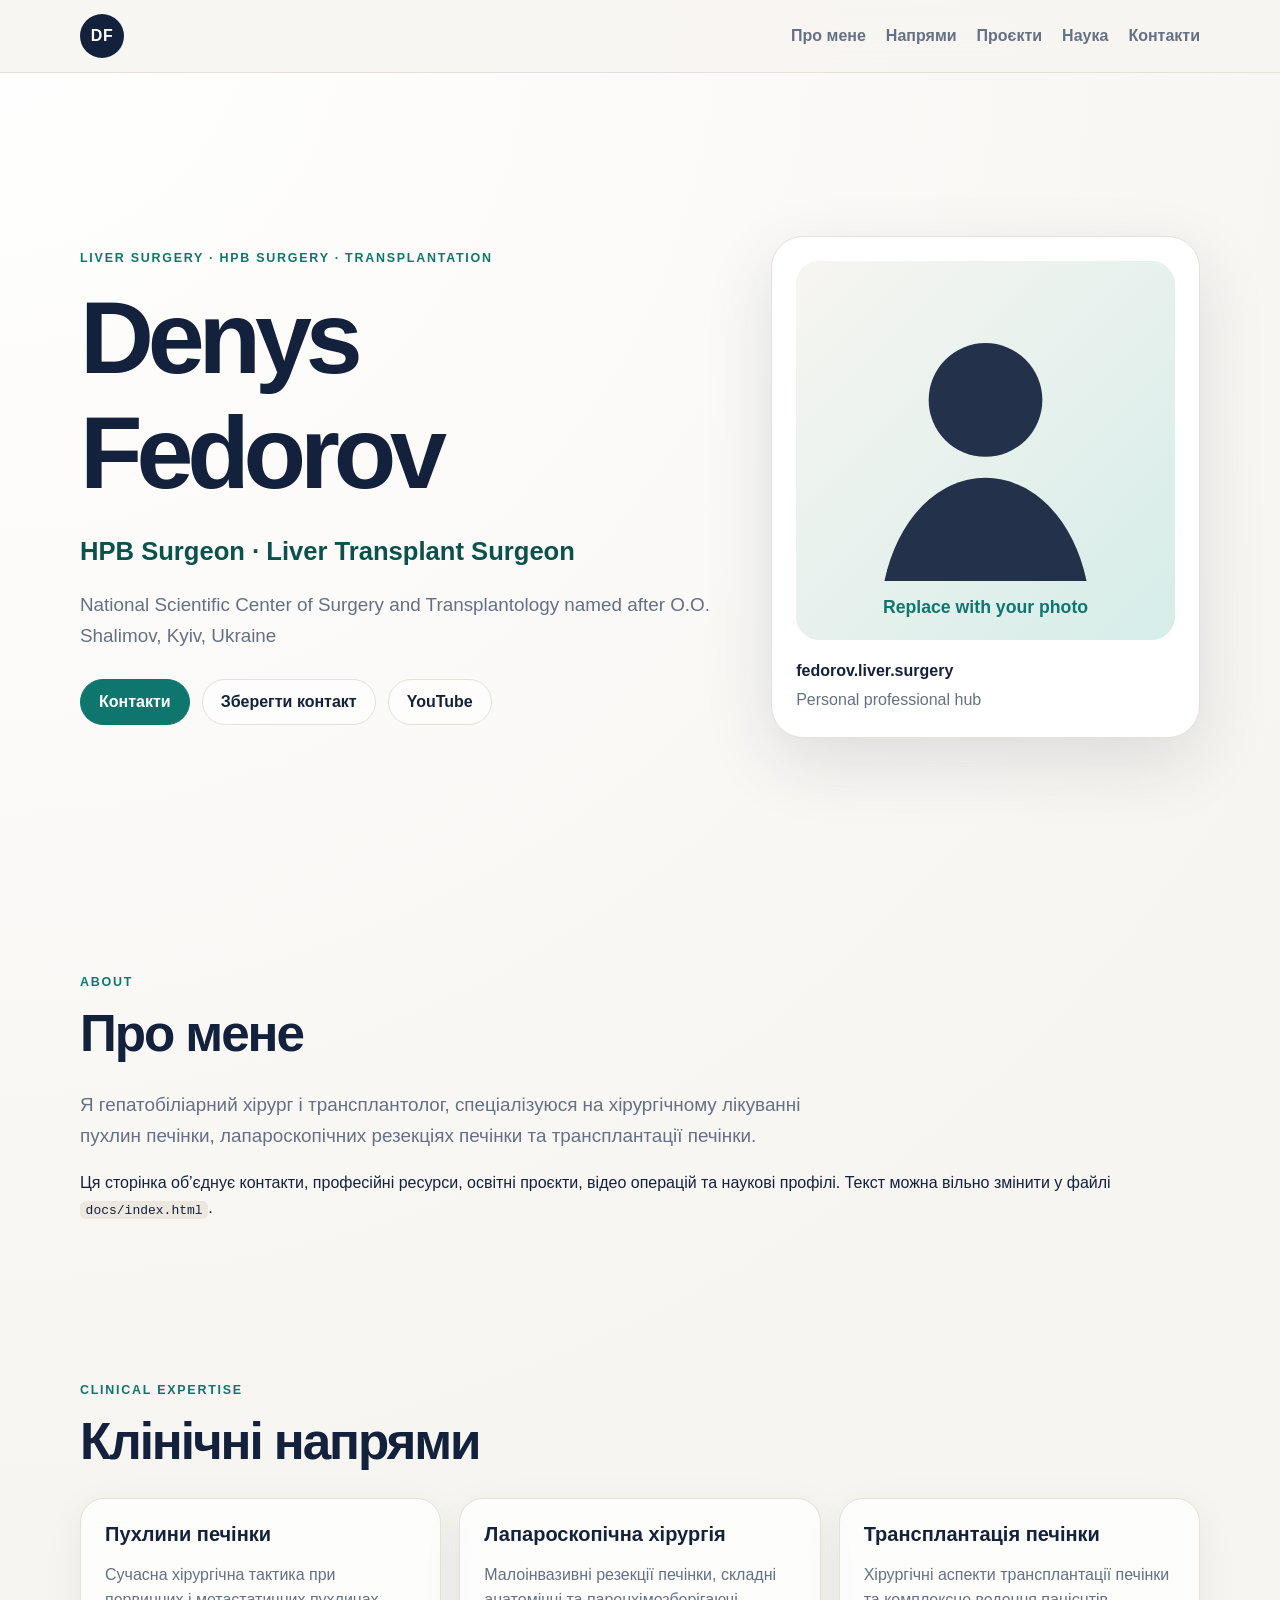
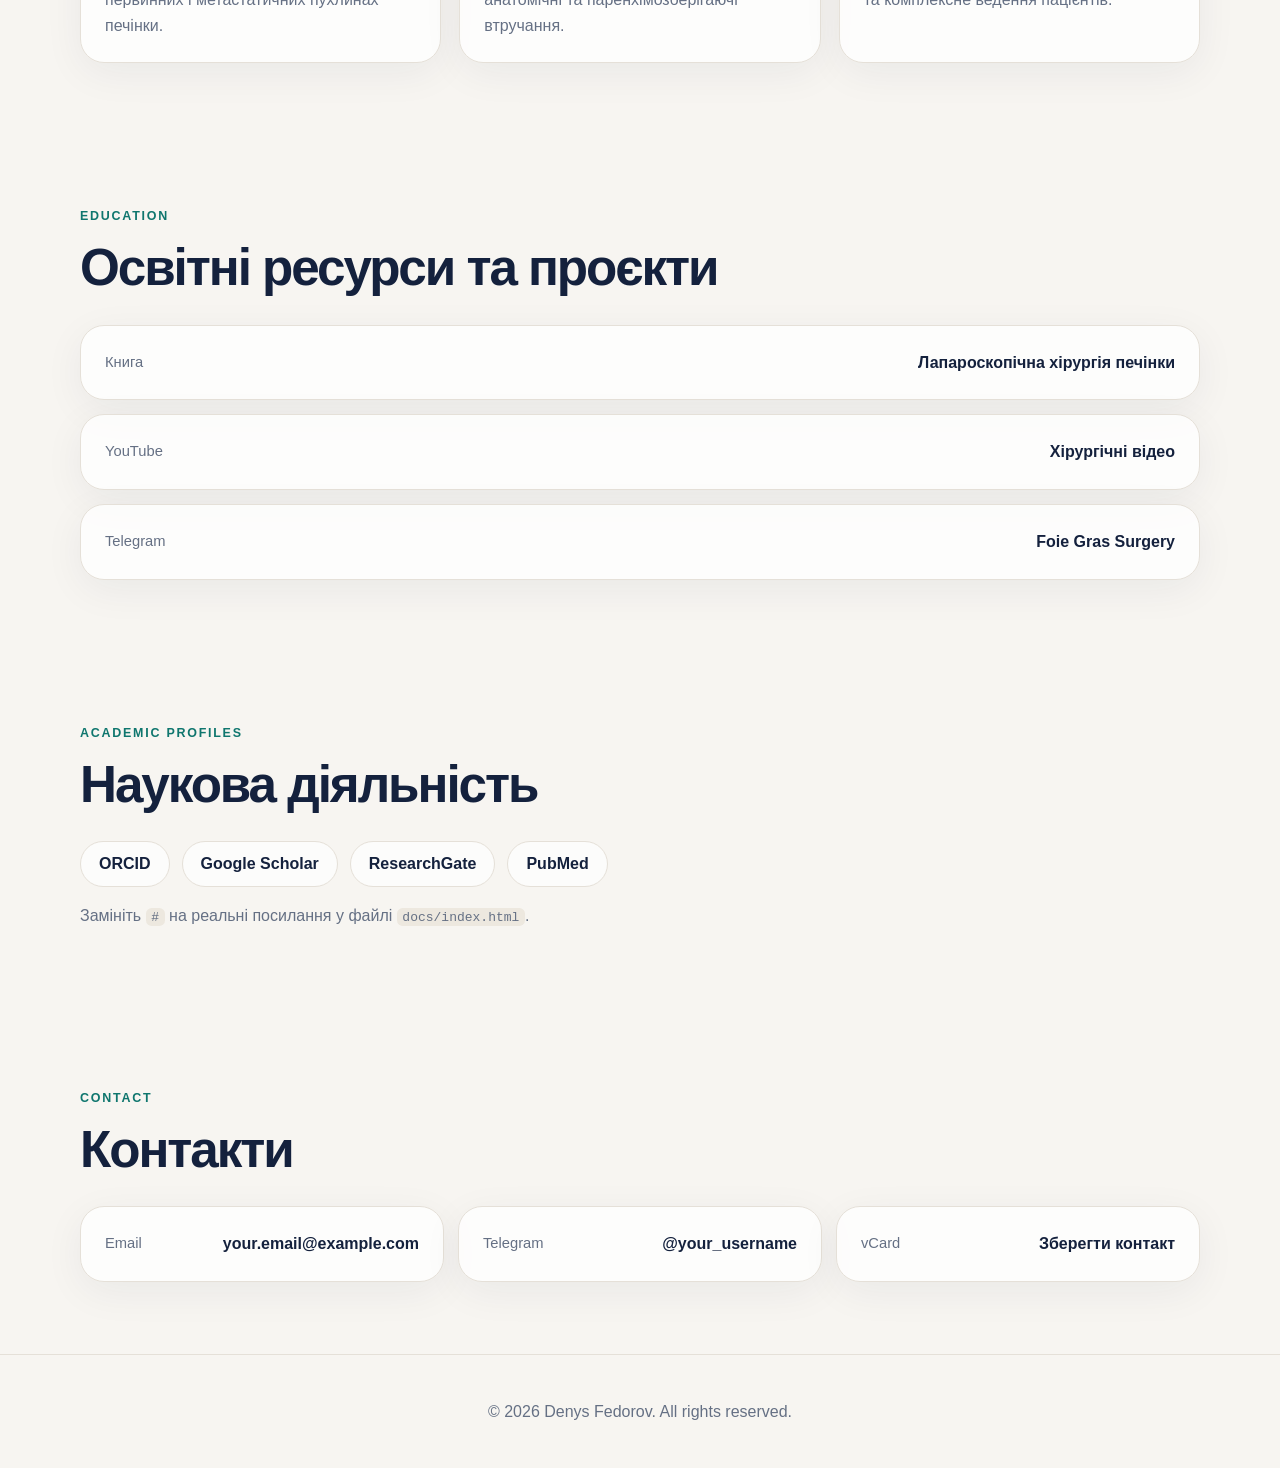
==== index.html @ bf45806a "Initial commit" ====
<!DOCTYPE html>
<html lang="uk">
<head>
  <meta charset="UTF-8" />
  <meta name="viewport" content="width=device-width, initial-scale=1.0" />
  <title>Denys Fedorov | HPB Surgeon</title>
  <meta name="description" content="Denys Fedorov — HPB surgeon, liver transplant surgeon, laparoscopic liver surgery, liver tumors, educational projects and contacts." />
  <meta name="author" content="Denys Fedorov" />

  <meta property="og:title" content="Denys Fedorov | HPB Surgeon" />
  <meta property="og:description" content="Contacts, clinical expertise, surgical videos, publications and educational projects." />
  <meta property="og:type" content="website" />
  <meta property="og:url" content="https://fedorov.liver.surgery" />
  <meta property="og:image" content="https://fedorov.liver.surgery/img/og-image.png" />

  <link rel="icon" href="img/favicon.svg" type="image/svg+xml" />
  <link rel="stylesheet" href="css/style.css" />
</head>
<body>
  <header class="site-header">
    <nav class="nav" aria-label="Main navigation">
      <a class="logo" href="#top">DF</a>
      <button class="nav-toggle" aria-expanded="false" aria-controls="nav-menu">Menu</button>
      <div class="nav-menu" id="nav-menu">
        <a href="#about">Про мене</a>
        <a href="#expertise">Напрями</a>
        <a href="#projects">Проєкти</a>
        <a href="#publications">Наука</a>
        <a href="#contact">Контакти</a>
      </div>
    </nav>
  </header>

  <main id="top">
    <section class="hero section">
      <div class="hero-content">
        <p class="eyebrow">Liver Surgery · HPB Surgery · Transplantation</p>
        <h1>Denys Fedorov</h1>
        <p class="subtitle">HPB Surgeon · Liver Transplant Surgeon</p>
        <p class="institution">National Scientific Center of Surgery and Transplantology named after O.O. Shalimov, Kyiv, Ukraine</p>
        <div class="cta-row">
          <a class="button primary" href="#contact">Контакти</a>
          <a class="button" href="vcard/denys-fedorov.vcf">Зберегти контакт</a>
          <a class="button" href="https://youtube.com/@liversurgery" target="_blank" rel="noopener">YouTube</a>
        </div>
      </div>
      <div class="hero-card" aria-label="Profile card">
        <img src="img/profile-placeholder.svg" alt="Denys Fedorov profile placeholder" class="profile-photo" />
        <div class="card-note">
          <strong>fedorov.liver.surgery</strong>
          <span>Personal professional hub</span>
        </div>
      </div>
    </section>

    <section class="section" id="about">
      <div class="section-heading">
        <p class="eyebrow">About</p>
        <h2>Про мене</h2>
      </div>
      <p class="lead">
        Я гепатобіліарний хірург і трансплантолог, спеціалізуюся на хірургічному лікуванні пухлин печінки,
        лапароскопічних резекціях печінки та трансплантації печінки.
      </p>
      <p>
        Ця сторінка об’єднує контакти, професійні ресурси, освітні проєкти, відео операцій та наукові профілі.
        Текст можна вільно змінити у файлі <code>docs/index.html</code>.
      </p>
    </section>

    <section class="section" id="expertise">
      <div class="section-heading">
        <p class="eyebrow">Clinical expertise</p>
        <h2>Клінічні напрями</h2>
      </div>
      <div class="grid cards">
        <article class="card"><h3>Пухлини печінки</h3><p>Сучасна хірургічна тактика при первинних і метастатичних пухлинах печінки.</p></article>
        <article class="card"><h3>Лапароскопічна хірургія</h3><p>Малоінвазивні резекції печінки, складні анатомічні та паренхімозберігаючі втручання.</p></article>
        <article class="card"><h3>Трансплантація печінки</h3><p>Хірургічні аспекти трансплантації печінки та комплексне ведення пацієнтів.</p></article>
      </div>
    </section>

    <section class="section" id="projects">
      <div class="section-heading">
        <p class="eyebrow">Education</p>
        <h2>Освітні ресурси та проєкти</h2>
      </div>
      <div class="link-list">
        <a href="https://lap-book.liver.surgery" target="_blank" rel="noopener"><span>Книга</span><strong>Лапароскопічна хірургія печінки</strong></a>
        <a href="https://youtube.com/@liversurgery" target="_blank" rel="noopener"><span>YouTube</span><strong>Хірургічні відео</strong></a>
        <a href="https://t.me/foiegras_surgery" target="_blank" rel="noopener"><span>Telegram</span><strong>Foie Gras Surgery</strong></a>
      </div>
    </section>

    <section class="section" id="publications">
      <div class="section-heading">
        <p class="eyebrow">Academic profiles</p>
        <h2>Наукова діяльність</h2>
      </div>
      <div class="button-row">
        <a class="button" href="#" target="_blank" rel="noopener">ORCID</a>
        <a class="button" href="#" target="_blank" rel="noopener">Google Scholar</a>
        <a class="button" href="#" target="_blank" rel="noopener">ResearchGate</a>
        <a class="button" href="#" target="_blank" rel="noopener">PubMed</a>
      </div>
      <p class="muted">Замініть <code>#</code> на реальні посилання у файлі <code>docs/index.html</code>.</p>
    </section>

    <section class="section contact-section" id="contact">
      <div class="section-heading">
        <p class="eyebrow">Contact</p>
        <h2>Контакти</h2>
      </div>
      <div class="contact-grid">
        <a class="contact-item" href="mailto:your.email@example.com"><span>Email</span><strong>your.email@example.com</strong></a>
        <a class="contact-item" href="https://t.me/your_username" target="_blank" rel="noopener"><span>Telegram</span><strong>@your_username</strong></a>
        <a class="contact-item" href="vcard/denys-fedorov.vcf"><span>vCard</span><strong>Зберегти контакт</strong></a>
      </div>
    </section>
  </main>

  <footer class="site-footer">
    <p>© <span id="year"></span> Denys Fedorov. All rights reserved.</p>
  </footer>

  <script src="js/main.js"></script>
</body>
</html>
---- css/style.css ----
:root {
  --bg: #f7f5f1;
  --text: #14213d;
  --muted: #657084;
  --card: #ffffff;
  --line: #e5e0d8;
  --accent: #0f766e;
  --accent-dark: #0b514c;
  --shadow: 0 24px 70px rgba(20, 33, 61, 0.12);
}

* { box-sizing: border-box; }
html { scroll-behavior: smooth; }
body {
  margin: 0;
  font-family: -apple-system, BlinkMacSystemFont, "Segoe UI", Roboto, Arial, sans-serif;
  color: var(--text);
  background: radial-gradient(circle at top left, #ffffff 0, var(--bg) 45%);
  line-height: 1.6;
}

a { color: inherit; }
code { background: #ede8df; padding: 0.1rem 0.35rem; border-radius: 0.35rem; }

.site-header {
  position: sticky;
  top: 0;
  z-index: 10;
  backdrop-filter: blur(18px);
  background: rgba(247, 245, 241, 0.82);
  border-bottom: 1px solid var(--line);
}

.nav {
  width: min(1120px, calc(100% - 32px));
  margin: 0 auto;
  display: flex;
  align-items: center;
  justify-content: space-between;
  min-height: 72px;
}

.logo {
  width: 44px;
  height: 44px;
  display: inline-grid;
  place-items: center;
  border-radius: 50%;
  background: var(--text);
  color: white;
  text-decoration: none;
  font-weight: 800;
  letter-spacing: 0.04em;
}

.nav-menu { display: flex; gap: 1.25rem; align-items: center; }
.nav-menu a { text-decoration: none; color: var(--muted); font-weight: 600; }
.nav-menu a:hover { color: var(--text); }
.nav-toggle { display: none; }

.section {
  width: min(1120px, calc(100% - 32px));
  margin: 0 auto;
  padding: 72px 0;
}

.hero {
  min-height: calc(100vh - 72px);
  display: grid;
  grid-template-columns: 1.2fr 0.8fr;
  gap: 48px;
  align-items: center;
}

.eyebrow {
  color: var(--accent);
  text-transform: uppercase;
  letter-spacing: 0.14em;
  font-size: 0.78rem;
  font-weight: 800;
  margin: 0 0 12px;
}

h1, h2, h3 { line-height: 1.12; margin: 0; }
h1 { font-size: clamp(3.2rem, 8vw, 6.5rem); letter-spacing: -0.06em; }
h2 { font-size: clamp(2rem, 4vw, 3.2rem); letter-spacing: -0.04em; }
h3 { font-size: 1.25rem; }

.subtitle { font-size: clamp(1.4rem, 2vw, 2rem); color: var(--accent-dark); font-weight: 700; margin: 20px 0 8px; }
.institution, .lead { font-size: 1.18rem; color: var(--muted); max-width: 760px; }

.cta-row, .button-row { display: flex; flex-wrap: wrap; gap: 12px; margin-top: 28px; }
.button {
  display: inline-flex;
  align-items: center;
  justify-content: center;
  min-height: 46px;
  padding: 0 18px;
  border-radius: 999px;
  border: 1px solid var(--line);
  background: rgba(255, 255, 255, 0.7);
  text-decoration: none;
  font-weight: 700;
}
.button.primary { background: var(--accent); color: white; border-color: var(--accent); }
.button:hover { transform: translateY(-1px); box-shadow: 0 10px 30px rgba(20, 33, 61, 0.08); }

.hero-card {
  background: var(--card);
  border: 1px solid var(--line);
  border-radius: 32px;
  padding: 24px;
  box-shadow: var(--shadow);
}
.profile-photo { width: 100%; border-radius: 24px; display: block; background: #ede8df; }
.card-note { display: flex; flex-direction: column; gap: 4px; margin-top: 18px; }
.card-note span, .muted { color: var(--muted); }

.section-heading { margin-bottom: 28px; }
.grid { display: grid; gap: 18px; }
.cards { grid-template-columns: repeat(3, 1fr); }
.card, .contact-item, .link-list a {
  background: rgba(255, 255, 255, 0.78);
  border: 1px solid var(--line);
  border-radius: 24px;
  padding: 24px;
  box-shadow: 0 10px 40px rgba(20, 33, 61, 0.06);
}
.card p { color: var(--muted); margin-bottom: 0; }

.link-list { display: grid; gap: 14px; }
.link-list a, .contact-item { text-decoration: none; display: flex; justify-content: space-between; gap: 20px; align-items: center; }
.link-list span, .contact-item span { color: var(--muted); font-size: 0.92rem; }

.contact-grid { display: grid; grid-template-columns: repeat(3, 1fr); gap: 14px; }
.site-footer { border-top: 1px solid var(--line); padding: 28px 16px; text-align: center; color: var(--muted); }

@media (max-width: 820px) {
  .nav-toggle { display: inline-flex; border: 1px solid var(--line); background: white; border-radius: 999px; padding: 8px 14px; }
  .nav-menu { display: none; position: absolute; top: 72px; left: 16px; right: 16px; flex-direction: column; background: white; padding: 18px; border: 1px solid var(--line); border-radius: 18px; box-shadow: var(--shadow); }
  .nav-menu.open { display: flex; }
  .hero { grid-template-columns: 1fr; padding-top: 48px; }
  .cards, .contact-grid { grid-template-columns: 1fr; }
  .link-list a, .contact-item { flex-direction: column; align-items: flex-start; }
}
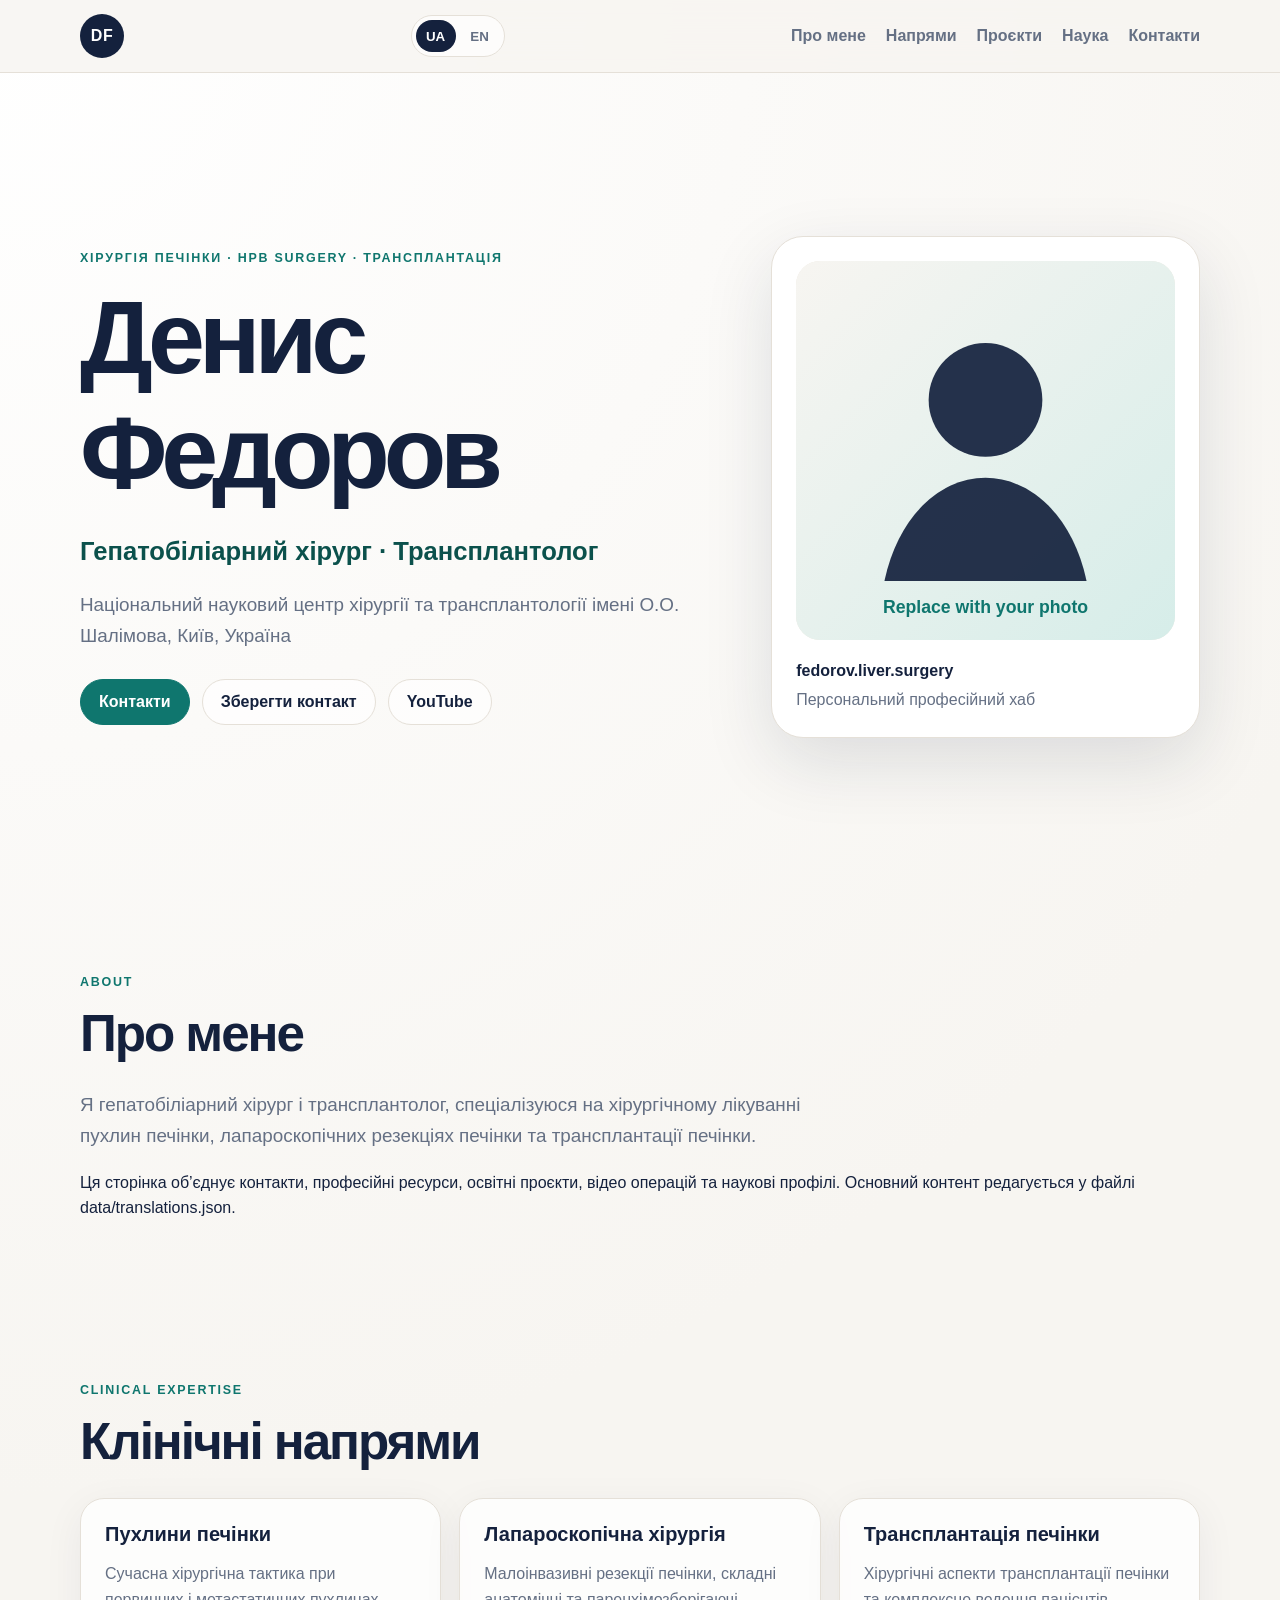
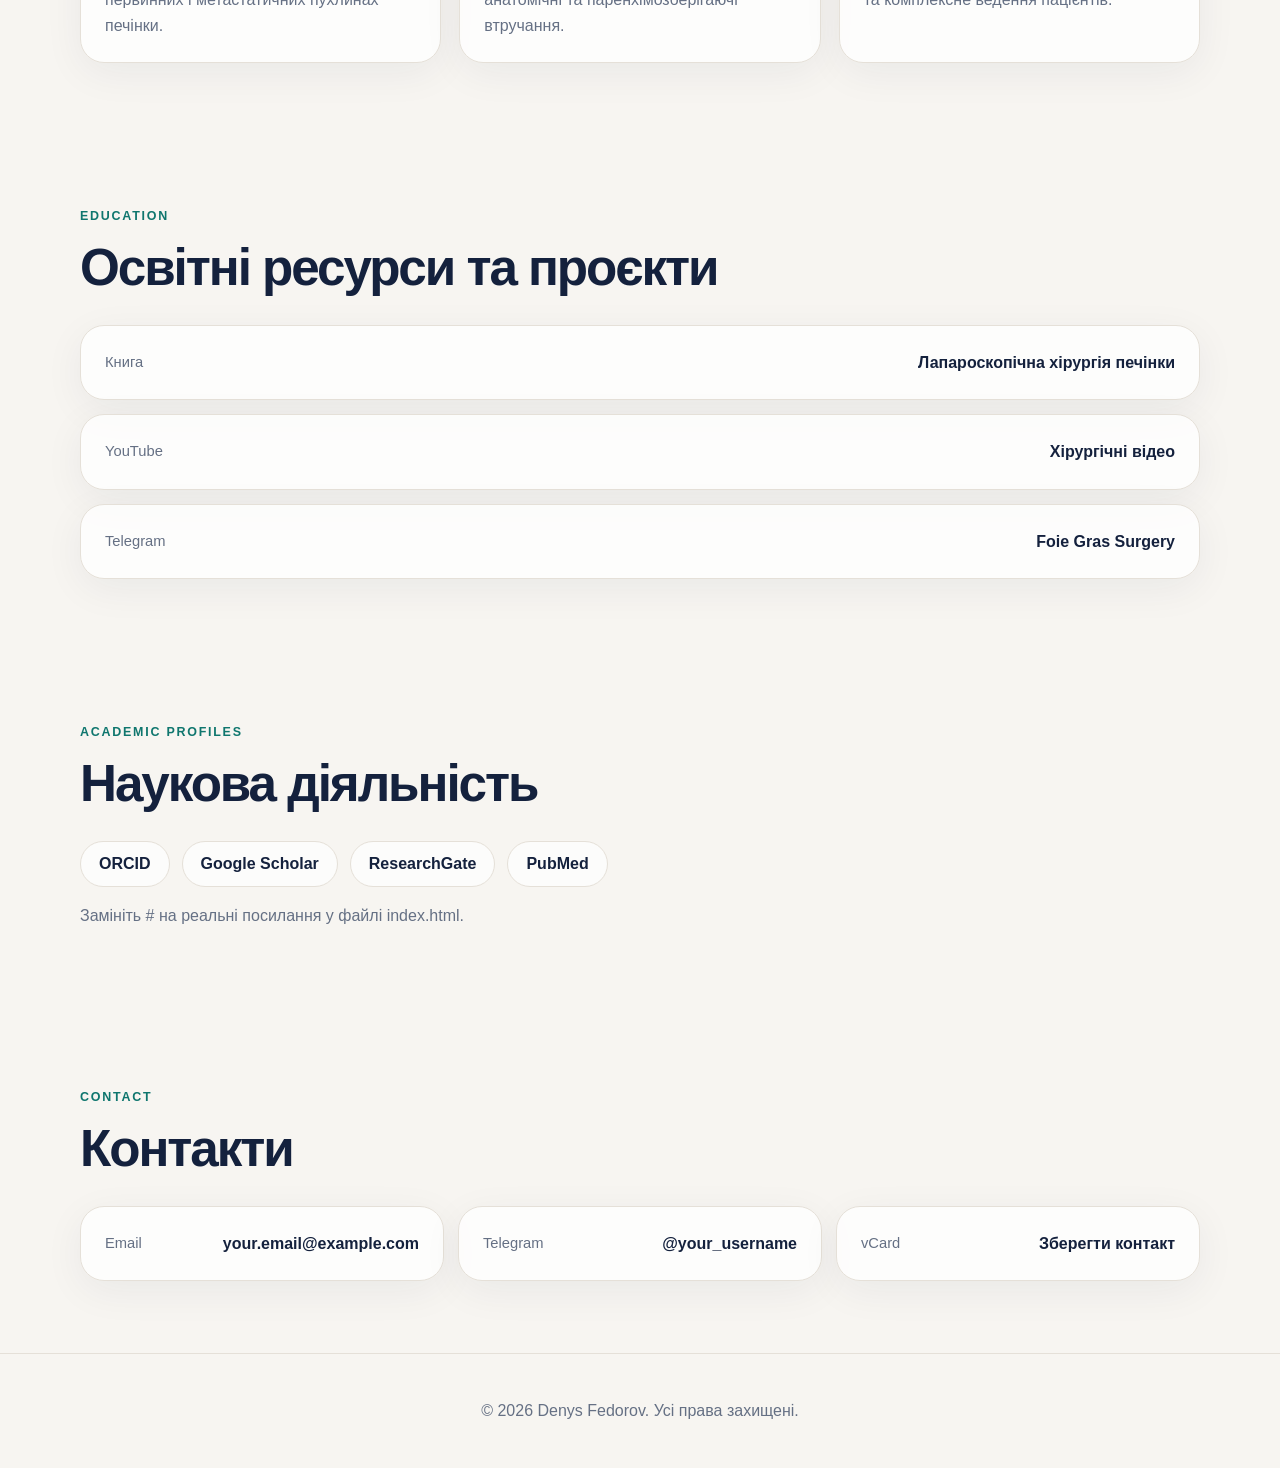
==== commit 092498c7: "Bilingual landing" ====
--- a/index.html
+++ b/index.html
@@ -19,14 +19,22 @@
 <body>
   <header class="site-header">
     <nav class="nav" aria-label="Main navigation">
-      <a class="logo" href="#top">DF</a>
-      <button class="nav-toggle" aria-expanded="false" aria-controls="nav-menu">Menu</button>
+      <a class="logo" href="#top" aria-label="Home">DF</a>
+
+      <div class="nav-actions">
+        <div class="language-switcher" aria-label="Language switcher">
+          <button type="button" class="lang-button" data-lang-switch="uk" aria-label="Українська">UA</button>
+          <button type="button" class="lang-button" data-lang-switch="en" aria-label="English">EN</button>
+        </div>
+        <button class="nav-toggle" aria-expanded="false" aria-controls="nav-menu" data-i18n="nav.menu">Menu</button>
+      </div>
+
       <div class="nav-menu" id="nav-menu">
-        <a href="#about">Про мене</a>
-        <a href="#expertise">Напрями</a>
-        <a href="#projects">Проєкти</a>
-        <a href="#publications">Наука</a>
-        <a href="#contact">Контакти</a>
+        <a href="#about" data-i18n="nav.about">Про мене</a>
+        <a href="#expertise" data-i18n="nav.expertise">Напрями</a>
+        <a href="#projects" data-i18n="nav.projects">Проєкти</a>
+        <a href="#publications" data-i18n="nav.publications">Наука</a>
+        <a href="#contact" data-i18n="nav.contact">Контакти</a>
       </div>
     </nav>
   </header>
@@ -34,68 +42,86 @@
   <main id="top">
     <section class="hero section">
       <div class="hero-content">
-        <p class="eyebrow">Liver Surgery · HPB Surgery · Transplantation</p>
-        <h1>Denys Fedorov</h1>
-        <p class="subtitle">HPB Surgeon · Liver Transplant Surgeon</p>
-        <p class="institution">National Scientific Center of Surgery and Transplantology named after O.O. Shalimov, Kyiv, Ukraine</p>
+        <p class="eyebrow" data-i18n="hero.eyebrow">Liver Surgery · HPB Surgery · Transplantation</p>
+        <h1 data-i18n="hero.name">Denys Fedorov</h1>
+        <p class="subtitle" data-i18n="hero.subtitle">HPB Surgeon · Liver Transplant Surgeon</p>
+        <p class="institution" data-i18n="hero.institution">National Scientific Center of Surgery and Transplantology named after O.O. Shalimov, Kyiv, Ukraine</p>
         <div class="cta-row">
-          <a class="button primary" href="#contact">Контакти</a>
-          <a class="button" href="vcard/denys-fedorov.vcf">Зберегти контакт</a>
-          <a class="button" href="https://youtube.com/@liversurgery" target="_blank" rel="noopener">YouTube</a>
+          <a class="button primary" href="#contact" data-i18n="hero.contactButton">Контакти</a>
+          <a class="button" href="vcard/denys-fedorov.vcf" data-i18n="hero.vcardButton">Зберегти контакт</a>
+          <a class="button" href="https://youtube.com/@liversurgery" target="_blank" rel="noopener" data-i18n="hero.youtubeButton">YouTube</a>
         </div>
       </div>
       <div class="hero-card" aria-label="Profile card">
-        <img src="img/profile-placeholder.svg" alt="Denys Fedorov profile placeholder" class="profile-photo" />
+        <img src="img/profile-placeholder.svg" alt="Denys Fedorov profile placeholder" class="profile-photo" data-i18n-attr="alt:hero.photoAlt" />
         <div class="card-note">
           <strong>fedorov.liver.surgery</strong>
-          <span>Personal professional hub</span>
+          <span data-i18n="hero.cardNote">Personal professional hub</span>
         </div>
       </div>
     </section>
 
     <section class="section" id="about">
       <div class="section-heading">
-        <p class="eyebrow">About</p>
-        <h2>Про мене</h2>
+        <p class="eyebrow" data-i18n="about.eyebrow">About</p>
+        <h2 data-i18n="about.title">Про мене</h2>
       </div>
-      <p class="lead">
+      <p class="lead" data-i18n="about.lead">
         Я гепатобіліарний хірург і трансплантолог, спеціалізуюся на хірургічному лікуванні пухлин печінки,
         лапароскопічних резекціях печінки та трансплантації печінки.
       </p>
-      <p>
+      <p data-i18n="about.text">
         Ця сторінка об’єднує контакти, професійні ресурси, освітні проєкти, відео операцій та наукові профілі.
-        Текст можна вільно змінити у файлі <code>docs/index.html</code>.
+        Основний контент редагується у файлі data/translations.json.
       </p>
     </section>
 
     <section class="section" id="expertise">
       <div class="section-heading">
-        <p class="eyebrow">Clinical expertise</p>
-        <h2>Клінічні напрями</h2>
+        <p class="eyebrow" data-i18n="expertise.eyebrow">Clinical expertise</p>
+        <h2 data-i18n="expertise.title">Клінічні напрями</h2>
       </div>
       <div class="grid cards">
-        <article class="card"><h3>Пухлини печінки</h3><p>Сучасна хірургічна тактика при первинних і метастатичних пухлинах печінки.</p></article>
-        <article class="card"><h3>Лапароскопічна хірургія</h3><p>Малоінвазивні резекції печінки, складні анатомічні та паренхімозберігаючі втручання.</p></article>
-        <article class="card"><h3>Трансплантація печінки</h3><p>Хірургічні аспекти трансплантації печінки та комплексне ведення пацієнтів.</p></article>
+        <article class="card">
+          <h3 data-i18n="expertise.liverTumors.title">Пухлини печінки</h3>
+          <p data-i18n="expertise.liverTumors.text">Сучасна хірургічна тактика при первинних і метастатичних пухлинах печінки.</p>
+        </article>
+        <article class="card">
+          <h3 data-i18n="expertise.laparoscopy.title">Лапароскопічна хірургія</h3>
+          <p data-i18n="expertise.laparoscopy.text">Малоінвазивні резекції печінки, складні анатомічні та паренхімозберігаючі втручання.</p>
+        </article>
+        <article class="card">
+          <h3 data-i18n="expertise.transplant.title">Трансплантація печінки</h3>
+          <p data-i18n="expertise.transplant.text">Хірургічні аспекти трансплантації печінки та комплексне ведення пацієнтів.</p>
+        </article>
       </div>
     </section>
 
     <section class="section" id="projects">
       <div class="section-heading">
-        <p class="eyebrow">Education</p>
-        <h2>Освітні ресурси та проєкти</h2>
+        <p class="eyebrow" data-i18n="projects.eyebrow">Education</p>
+        <h2 data-i18n="projects.title">Освітні ресурси та проєкти</h2>
       </div>
       <div class="link-list">
-        <a href="https://lap-book.liver.surgery" target="_blank" rel="noopener"><span>Книга</span><strong>Лапароскопічна хірургія печінки</strong></a>
-        <a href="https://youtube.com/@liversurgery" target="_blank" rel="noopener"><span>YouTube</span><strong>Хірургічні відео</strong></a>
-        <a href="https://t.me/foiegras_surgery" target="_blank" rel="noopener"><span>Telegram</span><strong>Foie Gras Surgery</strong></a>
+        <a href="https://lap-book.liver.surgery" target="_blank" rel="noopener">
+          <span data-i18n="projects.book.label">Книга</span>
+          <strong data-i18n="projects.book.title">Лапароскопічна хірургія печінки</strong>
+        </a>
+        <a href="https://youtube.com/@liversurgery" target="_blank" rel="noopener">
+          <span data-i18n="projects.youtube.label">YouTube</span>
+          <strong data-i18n="projects.youtube.title">Хірургічні відео</strong>
+        </a>
+        <a href="https://t.me/foiegras_surgery" target="_blank" rel="noopener">
+          <span data-i18n="projects.telegram.label">Telegram</span>
+          <strong data-i18n="projects.telegram.title">Foie Gras Surgery</strong>
+        </a>
       </div>
     </section>
 
     <section class="section" id="publications">
       <div class="section-heading">
-        <p class="eyebrow">Academic profiles</p>
-        <h2>Наукова діяльність</h2>
+        <p class="eyebrow" data-i18n="publications.eyebrow">Academic profiles</p>
+        <h2 data-i18n="publications.title">Наукова діяльність</h2>
       </div>
       <div class="button-row">
         <a class="button" href="#" target="_blank" rel="noopener">ORCID</a>
@@ -103,24 +129,33 @@
         <a class="button" href="#" target="_blank" rel="noopener">ResearchGate</a>
         <a class="button" href="#" target="_blank" rel="noopener">PubMed</a>
       </div>
-      <p class="muted">Замініть <code>#</code> на реальні посилання у файлі <code>docs/index.html</code>.</p>
+      <p class="muted" data-i18n="publications.note">Замініть # на реальні посилання у файлі index.html.</p>
     </section>
 
     <section class="section contact-section" id="contact">
       <div class="section-heading">
-        <p class="eyebrow">Contact</p>
-        <h2>Контакти</h2>
+        <p class="eyebrow" data-i18n="contact.eyebrow">Contact</p>
+        <h2 data-i18n="contact.title">Контакти</h2>
       </div>
       <div class="contact-grid">
-        <a class="contact-item" href="mailto:your.email@example.com"><span>Email</span><strong>your.email@example.com</strong></a>
-        <a class="contact-item" href="https://t.me/your_username" target="_blank" rel="noopener"><span>Telegram</span><strong>@your_username</strong></a>
-        <a class="contact-item" href="vcard/denys-fedorov.vcf"><span>vCard</span><strong>Зберегти контакт</strong></a>
+        <a class="contact-item" href="mailto:your.email@example.com">
+          <span>Email</span>
+          <strong>your.email@example.com</strong>
+        </a>
+        <a class="contact-item" href="https://t.me/your_username" target="_blank" rel="noopener">
+          <span>Telegram</span>
+          <strong>@your_username</strong>
+        </a>
+        <a class="contact-item" href="vcard/denys-fedorov.vcf">
+          <span>vCard</span>
+          <strong data-i18n="contact.vcard">Зберегти контакт</strong>
+        </a>
       </div>
     </section>
   </main>
 
   <footer class="site-footer">
-    <p>© <span id="year"></span> Denys Fedorov. All rights reserved.</p>
+    <p>© <span id="year"></span> Denys Fedorov. <span data-i18n="footer.rights">All rights reserved.</span></p>
   </footer>
 
   <script src="js/main.js"></script>
--- a/css/style.css
+++ b/css/style.css
@@ -56,6 +56,12 @@
 .nav-menu { display: flex; gap: 1.25rem; align-items: center; }
 .nav-menu a { text-decoration: none; color: var(--muted); font-weight: 600; }
 .nav-menu a:hover { color: var(--text); }
+.nav-actions { display: flex; gap: 12px; align-items: center; }
+.language-switcher { display: inline-flex; gap: 4px; padding: 4px; border: 1px solid var(--line); border-radius: 999px; background: rgba(255, 255, 255, 0.7); }
+.lang-button { min-width: 40px; min-height: 32px; border: 0; border-radius: 999px; background: transparent; color: var(--muted); cursor: pointer; font-weight: 800; }
+.lang-button.active { background: var(--text); color: white; }
+.lang-button:hover { color: var(--text); }
+.lang-button.active:hover { color: white; }
 .nav-toggle { display: none; }
 
 .section {
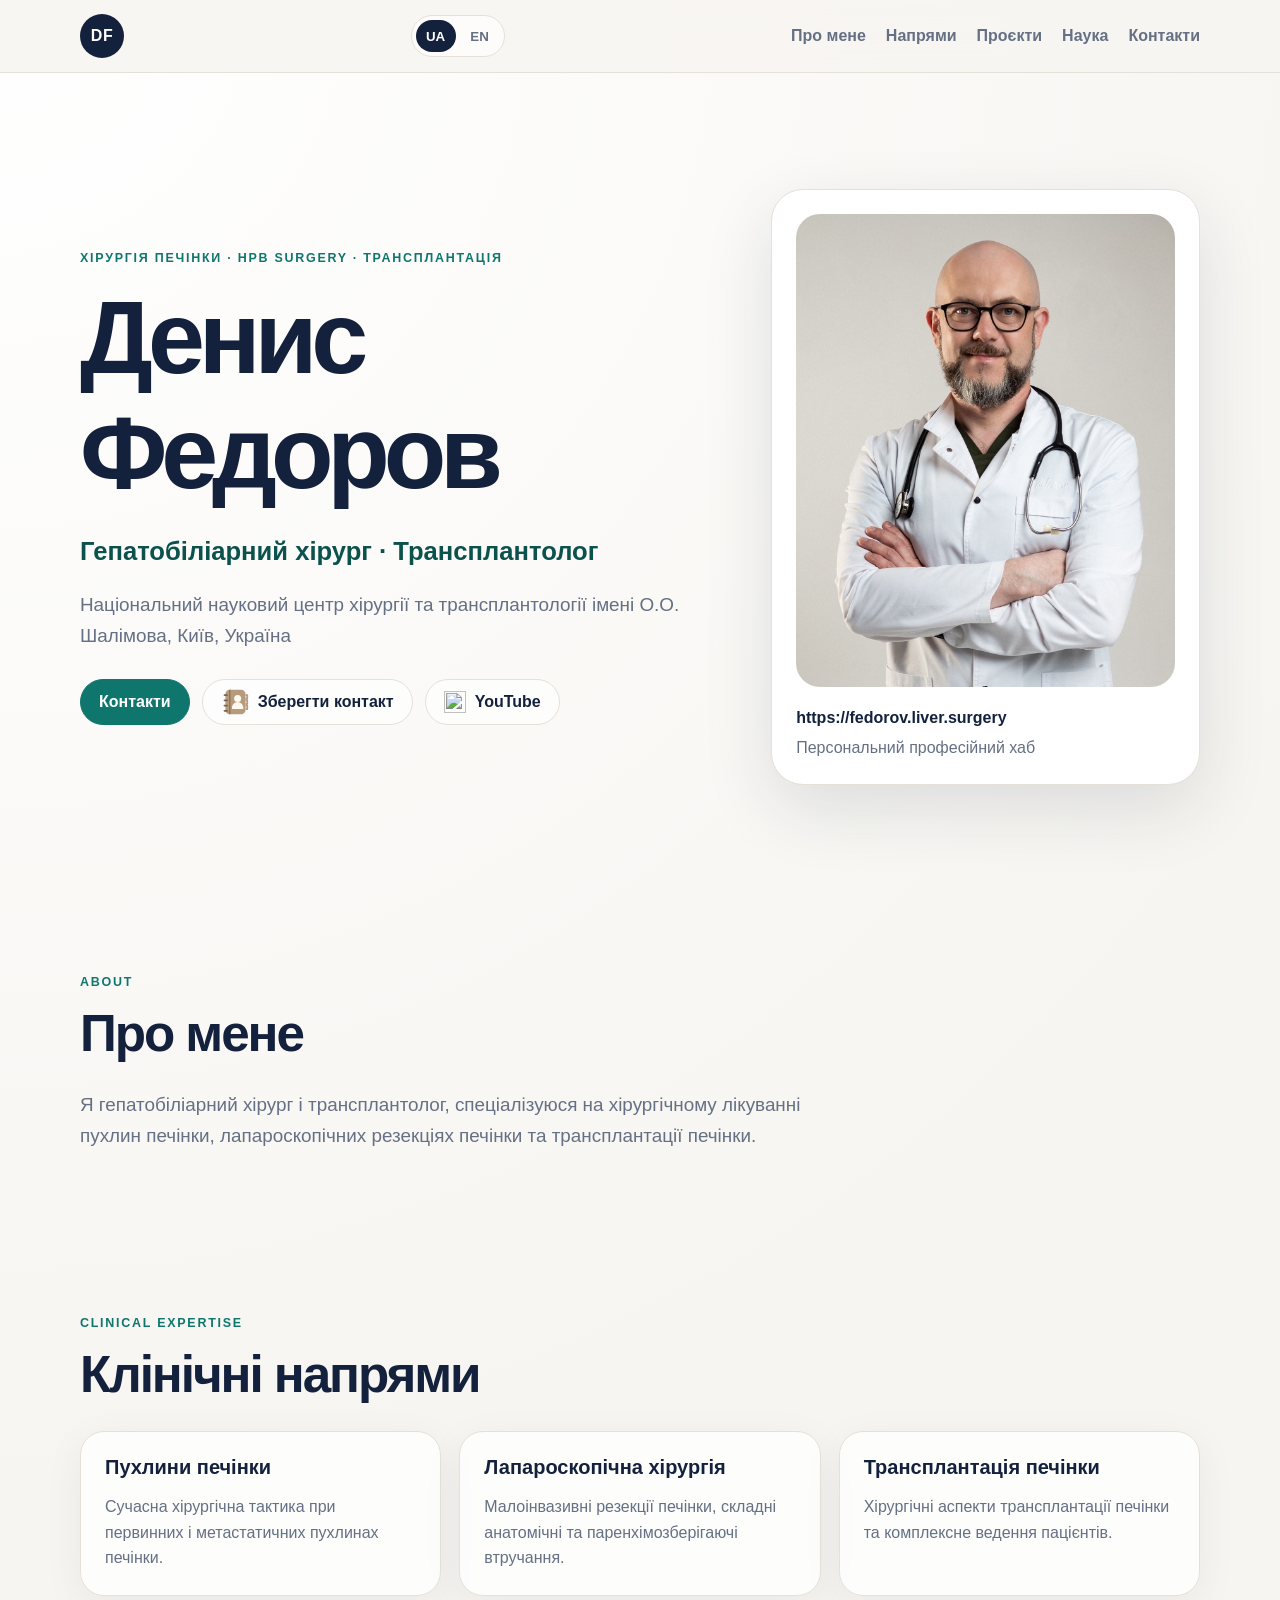
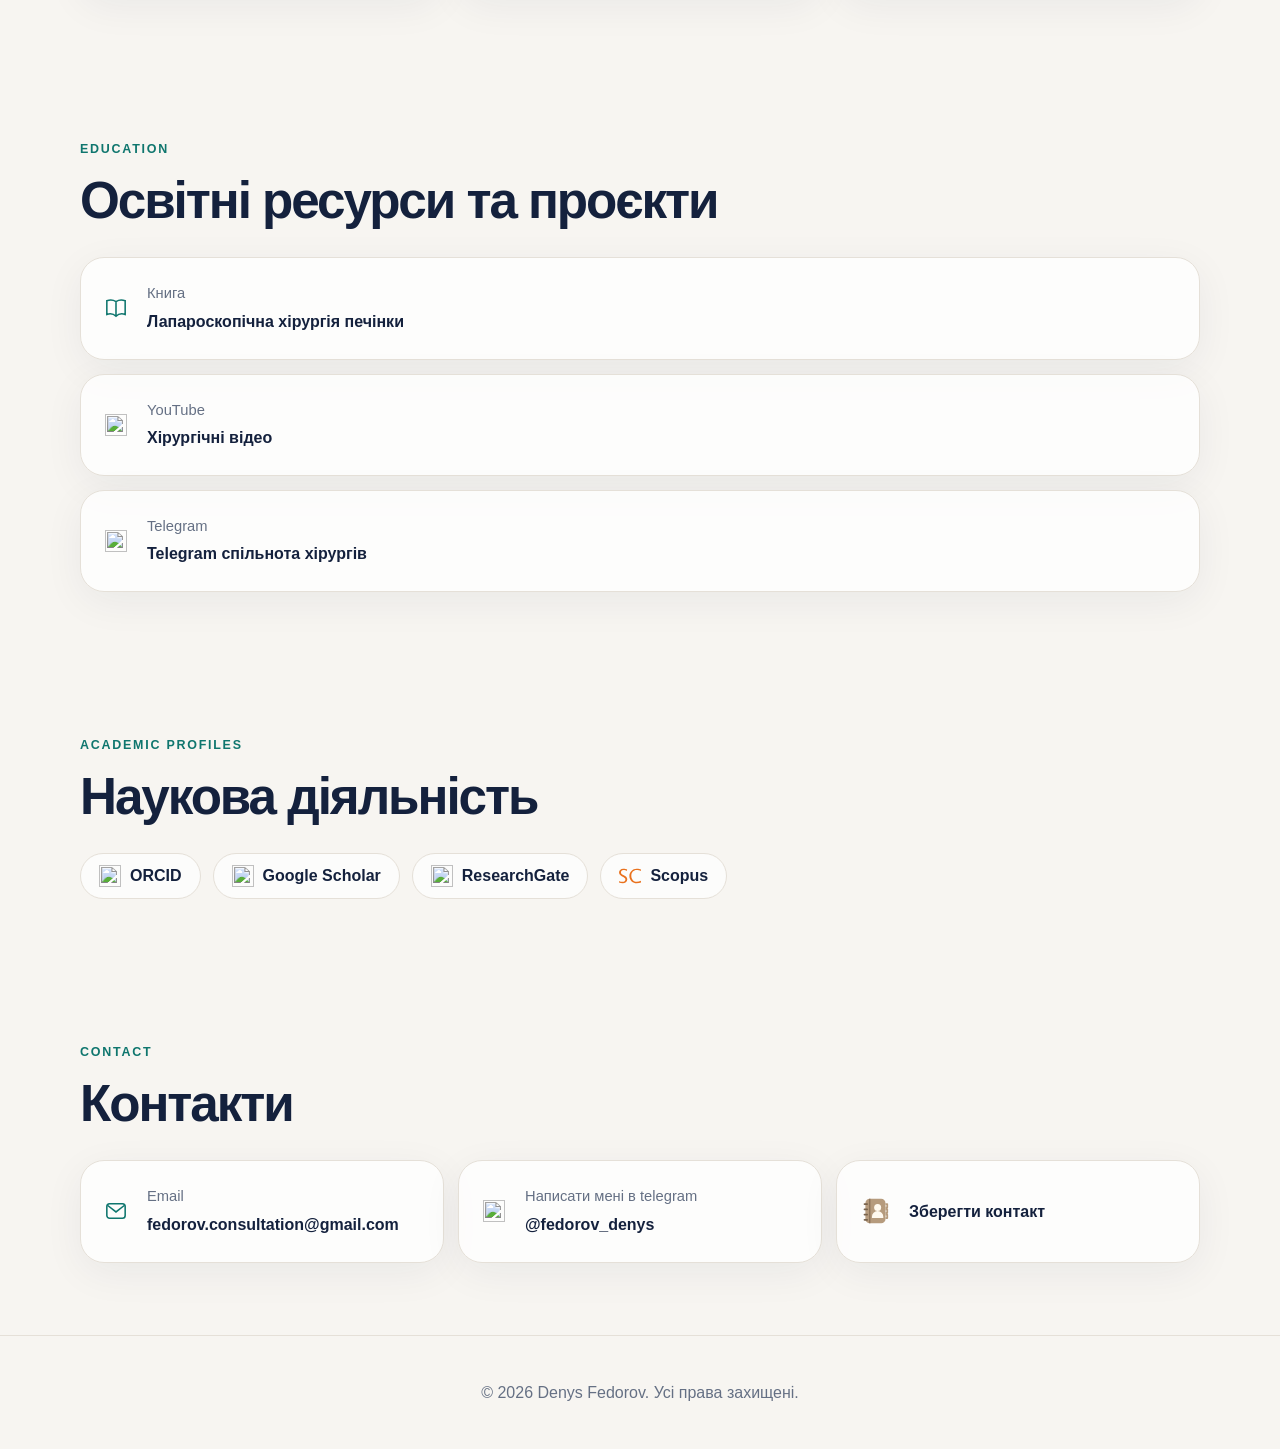
==== commit 7789c2ee: "Publish unified site content, portrait and localized contact cards" ====
--- a/index.html
+++ b/index.html
@@ -3,161 +3,142 @@
 <head>
   <meta charset="UTF-8" />
   <meta name="viewport" content="width=device-width, initial-scale=1.0" />
-  <title>Denys Fedorov | HPB Surgeon</title>
-  <meta name="description" content="Denys Fedorov — HPB surgeon, liver transplant surgeon, laparoscopic liver surgery, liver tumors, educational projects and contacts." />
-  <meta name="author" content="Denys Fedorov" />
+  <title></title>
+  <meta name="description" content="" />
+  <meta name="author" content="" />
 
-  <meta property="og:title" content="Denys Fedorov | HPB Surgeon" />
-  <meta property="og:description" content="Contacts, clinical expertise, surgical videos, publications and educational projects." />
+  <meta property="og:title" content="" />
+  <meta property="og:description" content="" />
   <meta property="og:type" content="website" />
-  <meta property="og:url" content="https://fedorov.liver.surgery" />
-  <meta property="og:image" content="https://fedorov.liver.surgery/img/og-image.png" />
+  <meta property="og:url" content="" />
+  <meta property="og:image" content="" />
 
-  <link rel="icon" href="img/favicon.svg" type="image/svg+xml" />
+  <link rel="icon" data-content-attr="href:assets.favicon" type="image/svg+xml" />
   <link rel="stylesheet" href="css/style.css" />
 </head>
 <body>
   <header class="site-header">
     <nav class="nav" aria-label="Main navigation">
-      <a class="logo" href="#top" aria-label="Home">DF</a>
+      <a class="logo" href="#top" aria-label="Home" data-content="site.logoInitials"></a>
 
       <div class="nav-actions">
         <div class="language-switcher" aria-label="Language switcher">
           <button type="button" class="lang-button" data-lang-switch="uk" aria-label="Українська">UA</button>
           <button type="button" class="lang-button" data-lang-switch="en" aria-label="English">EN</button>
         </div>
-        <button class="nav-toggle" aria-expanded="false" aria-controls="nav-menu" data-i18n="nav.menu">Menu</button>
+        <button class="nav-toggle" aria-expanded="false" aria-controls="nav-menu" data-i18n="nav.menu"></button>
       </div>
 
       <div class="nav-menu" id="nav-menu">
-        <a href="#about" data-i18n="nav.about">Про мене</a>
-        <a href="#expertise" data-i18n="nav.expertise">Напрями</a>
-        <a href="#projects" data-i18n="nav.projects">Проєкти</a>
-        <a href="#publications" data-i18n="nav.publications">Наука</a>
-        <a href="#contact" data-i18n="nav.contact">Контакти</a>
+        <a href="#about" data-i18n="nav.about"></a>
+        <a href="#expertise" data-i18n="nav.expertise"></a>
+        <a href="#projects" data-i18n="nav.projects"></a>
+        <a href="#publications" data-i18n="nav.publications"></a>
+        <a href="#contact" data-i18n="nav.contact"></a>
       </div>
     </nav>
   </header>
 
   <main id="top">
+    <p id="content-error" role="alert" hidden>Не вдалося завантажити дані. Оновіть сторінку. / Could not load content. Please reload.</p>
+    <noscript>Увімкніть JavaScript для перегляду сайту. / Enable JavaScript to view this website.</noscript>
     <section class="hero section">
       <div class="hero-content">
-        <p class="eyebrow" data-i18n="hero.eyebrow">Liver Surgery · HPB Surgery · Transplantation</p>
-        <h1 data-i18n="hero.name">Denys Fedorov</h1>
-        <p class="subtitle" data-i18n="hero.subtitle">HPB Surgeon · Liver Transplant Surgeon</p>
-        <p class="institution" data-i18n="hero.institution">National Scientific Center of Surgery and Transplantology named after O.O. Shalimov, Kyiv, Ukraine</p>
+        <p class="eyebrow" data-i18n="hero.eyebrow"></p>
+        <h1 data-i18n="hero.name"></h1>
+        <p class="subtitle" data-i18n="hero.subtitle"></p>
+        <p class="institution" data-i18n="hero.institution"></p>
         <div class="cta-row">
-          <a class="button primary" href="#contact" data-i18n="hero.contactButton">Контакти</a>
-          <a class="button" href="vcard/denys-fedorov.vcf" data-i18n="hero.vcardButton">Зберегти контакт</a>
-          <a class="button" href="https://youtube.com/@liversurgery" target="_blank" rel="noopener" data-i18n="hero.youtubeButton">YouTube</a>
+          <a class="button primary" href="#contact" data-i18n="hero.contactButton"></a>
+          <a class="button" data-vcard download rel="nofollow" data-i18n-attr="title:contact.vcardTooltip"><img class="service-icon contacts-icon" src="img/icons/contacts.svg" width="28" height="28" alt="" aria-hidden="true" /><span data-i18n="hero.vcardButton"></span></a>
+          <a class="button" data-content-attr="href:links.youtube" target="_blank" rel="noopener"><img class="service-icon" src="img/icons/youtube.svg" width="22" height="22" alt="" aria-hidden="true" /><span data-i18n="hero.youtubeButton"></span></a>
         </div>
       </div>
       <div class="hero-card" aria-label="Profile card">
-        <img src="img/profile-placeholder.svg" alt="Denys Fedorov profile placeholder" class="profile-photo" data-i18n-attr="alt:hero.photoAlt" />
+        <img data-content-attr="src:assets.portrait" width="1200" height="1500" alt="" class="profile-photo" data-i18n-attr="alt:hero.photoAlt" />
         <div class="card-note">
-          <strong>fedorov.liver.surgery</strong>
-          <span data-i18n="hero.cardNote">Personal professional hub</span>
+          <strong data-content="site.url"></strong>
+          <span data-i18n="hero.cardNote"></span>
         </div>
       </div>
     </section>
 
     <section class="section" id="about">
       <div class="section-heading">
-        <p class="eyebrow" data-i18n="about.eyebrow">About</p>
-        <h2 data-i18n="about.title">Про мене</h2>
+        <p class="eyebrow" data-i18n="about.eyebrow"></p>
+        <h2 data-i18n="about.title"></h2>
       </div>
-      <p class="lead" data-i18n="about.lead">
-        Я гепатобіліарний хірург і трансплантолог, спеціалізуюся на хірургічному лікуванні пухлин печінки,
-        лапароскопічних резекціях печінки та трансплантації печінки.
-      </p>
-      <p data-i18n="about.text">
-        Ця сторінка об’єднує контакти, професійні ресурси, освітні проєкти, відео операцій та наукові профілі.
-        Основний контент редагується у файлі data/translations.json.
-      </p>
+      <p class="lead" data-i18n="about.lead"></p>
     </section>
 
     <section class="section" id="expertise">
       <div class="section-heading">
-        <p class="eyebrow" data-i18n="expertise.eyebrow">Clinical expertise</p>
-        <h2 data-i18n="expertise.title">Клінічні напрями</h2>
+        <p class="eyebrow" data-i18n="expertise.eyebrow"></p>
+        <h2 data-i18n="expertise.title"></h2>
       </div>
       <div class="grid cards">
         <article class="card">
-          <h3 data-i18n="expertise.liverTumors.title">Пухлини печінки</h3>
-          <p data-i18n="expertise.liverTumors.text">Сучасна хірургічна тактика при первинних і метастатичних пухлинах печінки.</p>
+          <h3 data-i18n="expertise.liverTumors.title"></h3>
+          <p data-i18n="expertise.liverTumors.text"></p>
         </article>
         <article class="card">
-          <h3 data-i18n="expertise.laparoscopy.title">Лапароскопічна хірургія</h3>
-          <p data-i18n="expertise.laparoscopy.text">Малоінвазивні резекції печінки, складні анатомічні та паренхімозберігаючі втручання.</p>
+          <h3 data-i18n="expertise.laparoscopy.title"></h3>
+          <p data-i18n="expertise.laparoscopy.text"></p>
         </article>
         <article class="card">
-          <h3 data-i18n="expertise.transplant.title">Трансплантація печінки</h3>
-          <p data-i18n="expertise.transplant.text">Хірургічні аспекти трансплантації печінки та комплексне ведення пацієнтів.</p>
+          <h3 data-i18n="expertise.transplant.title"></h3>
+          <p data-i18n="expertise.transplant.text"></p>
         </article>
       </div>
     </section>
 
     <section class="section" id="projects">
       <div class="section-heading">
-        <p class="eyebrow" data-i18n="projects.eyebrow">Education</p>
-        <h2 data-i18n="projects.title">Освітні ресурси та проєкти</h2>
+        <p class="eyebrow" data-i18n="projects.eyebrow"></p>
+        <h2 data-i18n="projects.title"></h2>
       </div>
       <div class="link-list">
-        <a href="https://lap-book.liver.surgery" target="_blank" rel="noopener">
-          <span data-i18n="projects.book.label">Книга</span>
-          <strong data-i18n="projects.book.title">Лапароскопічна хірургія печінки</strong>
-        </a>
-        <a href="https://youtube.com/@liversurgery" target="_blank" rel="noopener">
-          <span data-i18n="projects.youtube.label">YouTube</span>
-          <strong data-i18n="projects.youtube.title">Хірургічні відео</strong>
-        </a>
-        <a href="https://t.me/foiegras_surgery" target="_blank" rel="noopener">
-          <span data-i18n="projects.telegram.label">Telegram</span>
-          <strong data-i18n="projects.telegram.title">Foie Gras Surgery</strong>
-        </a>
+        <a data-content-attr="href:links.book" target="_blank" rel="noopener"><img class="service-icon" src="img/icons/book.svg" width="22" height="22" alt="" aria-hidden="true" /><div class="resource-copy"><span data-i18n="projects.book.label"></span>
+          <strong data-i18n="projects.book.title"></strong></div></a>
+        <a data-content-attr="href:links.youtube" target="_blank" rel="noopener"><img class="service-icon" src="img/icons/youtube.svg" width="22" height="22" alt="" aria-hidden="true" /><div class="resource-copy"><span data-i18n="projects.youtube.label"></span>
+          <strong data-i18n="projects.youtube.title"></strong></div></a>
+        <a data-content-attr="href:links.telegramChannel" target="_blank" rel="noopener"><img class="service-icon" src="img/icons/telegram.svg" width="22" height="22" alt="" aria-hidden="true" /><div class="resource-copy"><span data-i18n="projects.telegram.label"></span>
+          <strong data-i18n="projects.telegram.title"></strong></div></a>
       </div>
     </section>
 
     <section class="section" id="publications">
       <div class="section-heading">
-        <p class="eyebrow" data-i18n="publications.eyebrow">Academic profiles</p>
-        <h2 data-i18n="publications.title">Наукова діяльність</h2>
+        <p class="eyebrow" data-i18n="publications.eyebrow"></p>
+        <h2 data-i18n="publications.title"></h2>
       </div>
       <div class="button-row">
-        <a class="button" href="#" target="_blank" rel="noopener">ORCID</a>
-        <a class="button" href="#" target="_blank" rel="noopener">Google Scholar</a>
-        <a class="button" href="#" target="_blank" rel="noopener">ResearchGate</a>
-        <a class="button" href="#" target="_blank" rel="noopener">PubMed</a>
+        <a class="button" data-content-attr="href:links.orcid" target="_blank" rel="noopener"><img class="service-icon" src="img/icons/orcid.svg" width="22" height="22" alt="" aria-hidden="true" />ORCID</a>
+        <a class="button" data-content-attr="href:links.googleScholar" target="_blank" rel="noopener"><img class="service-icon" src="img/icons/googlescholar.svg" width="22" height="22" alt="" aria-hidden="true" />Google Scholar</a>
+        <a class="button" data-content-attr="href:links.researchGate" target="_blank" rel="noopener"><img class="service-icon" src="img/icons/researchgate.svg" width="22" height="22" alt="" aria-hidden="true" />ResearchGate</a>
+        <a class="button" data-content-attr="href:links.scopus" target="_blank" rel="noopener"><img class="service-icon" src="img/icons/scopus.svg" width="22" height="22" alt="" aria-hidden="true" />Scopus</a>
       </div>
-      <p class="muted" data-i18n="publications.note">Замініть # на реальні посилання у файлі index.html.</p>
     </section>
 
-    <section class="section contact-section" id="contact">
+    <section class="section contact-section" id="contact" data-nosnippet>
       <div class="section-heading">
-        <p class="eyebrow" data-i18n="contact.eyebrow">Contact</p>
-        <h2 data-i18n="contact.title">Контакти</h2>
+        <p class="eyebrow" data-i18n="contact.eyebrow"></p>
+        <h2 data-i18n="contact.title"></h2>
       </div>
       <div class="contact-grid">
-        <a class="contact-item" href="mailto:your.email@example.com">
-          <span>Email</span>
-          <strong>your.email@example.com</strong>
-        </a>
-        <a class="contact-item" href="https://t.me/your_username" target="_blank" rel="noopener">
-          <span>Telegram</span>
-          <strong>@your_username</strong>
-        </a>
-        <a class="contact-item" href="vcard/denys-fedorov.vcf">
-          <span>vCard</span>
-          <strong data-i18n="contact.vcard">Зберегти контакт</strong>
-        </a>
+        <a class="contact-item" data-content-attr="href:contacts.email" data-prefix="mailto:"><img class="service-icon" src="img/icons/email.svg" width="22" height="22" alt="" aria-hidden="true" /><div class="resource-copy"><span>Email</span>
+          <strong data-content="contacts.email"></strong></div></a>
+        <a class="contact-item" data-content-attr="href:contacts.telegramUrl" target="_blank" rel="noopener"><img class="service-icon" src="img/icons/telegram.svg" width="22" height="22" alt="" aria-hidden="true" /><div class="resource-copy"><span data-i18n="contact.telegram"></span>
+          <strong data-content="contacts.telegramUsername"></strong></div></a>
+        <a class="contact-item" data-vcard download rel="nofollow" data-i18n-attr="title:contact.vcardTooltip"><img class="service-icon contacts-icon" src="img/icons/contacts.svg" width="28" height="28" alt="" aria-hidden="true" /><strong data-i18n="contact.vcard"></strong></a>
       </div>
     </section>
   </main>
 
   <footer class="site-footer">
-    <p>© <span id="year"></span> Denys Fedorov. <span data-i18n="footer.rights">All rights reserved.</span></p>
+    <p>© <span id="year"></span> <span data-content="site.copyrightName"></span>. <span data-i18n="footer.rights"></span></p>
   </footer>
 
-  <script src="js/main.js"></script>
+  <script type="module" src="js/main.js"></script>
 </body>
 </html>
--- a/css/style.css
+++ b/css/style.css
@@ -118,7 +118,7 @@
   padding: 24px;
   box-shadow: var(--shadow);
 }
-.profile-photo { width: 100%; border-radius: 24px; display: block; background: #ede8df; }
+.profile-photo { width: 100%; height: auto; border-radius: 24px; display: block; background: #ede8df; }
 .card-note { display: flex; flex-direction: column; gap: 4px; margin-top: 18px; }
 .card-note span, .muted { color: var(--muted); }
 
@@ -149,3 +149,11 @@
   .cards, .contact-grid { grid-template-columns: 1fr; }
   .link-list a, .contact-item { flex-direction: column; align-items: flex-start; }
 }
+
+.service-icon { width: 22px; height: 22px; flex: 0 0 22px; object-fit: contain; }
+.button:has(.service-icon) { display: inline-flex; align-items: center; gap: 9px; }
+.link-list a:has(.service-icon), .contact-item:has(.service-icon) { justify-content: flex-start; align-items: center; flex-direction: row; }
+.resource-copy { min-width: 0; display: flex; flex-direction: column; gap: 3px; }
+.resource-copy strong { overflow-wrap: anywhere; }
+.contacts-icon { width: 28px; height: 28px; flex-basis: 28px; }
+.contact-item[data-vcard] { justify-content: flex-start; align-items: center; flex-direction: row; }
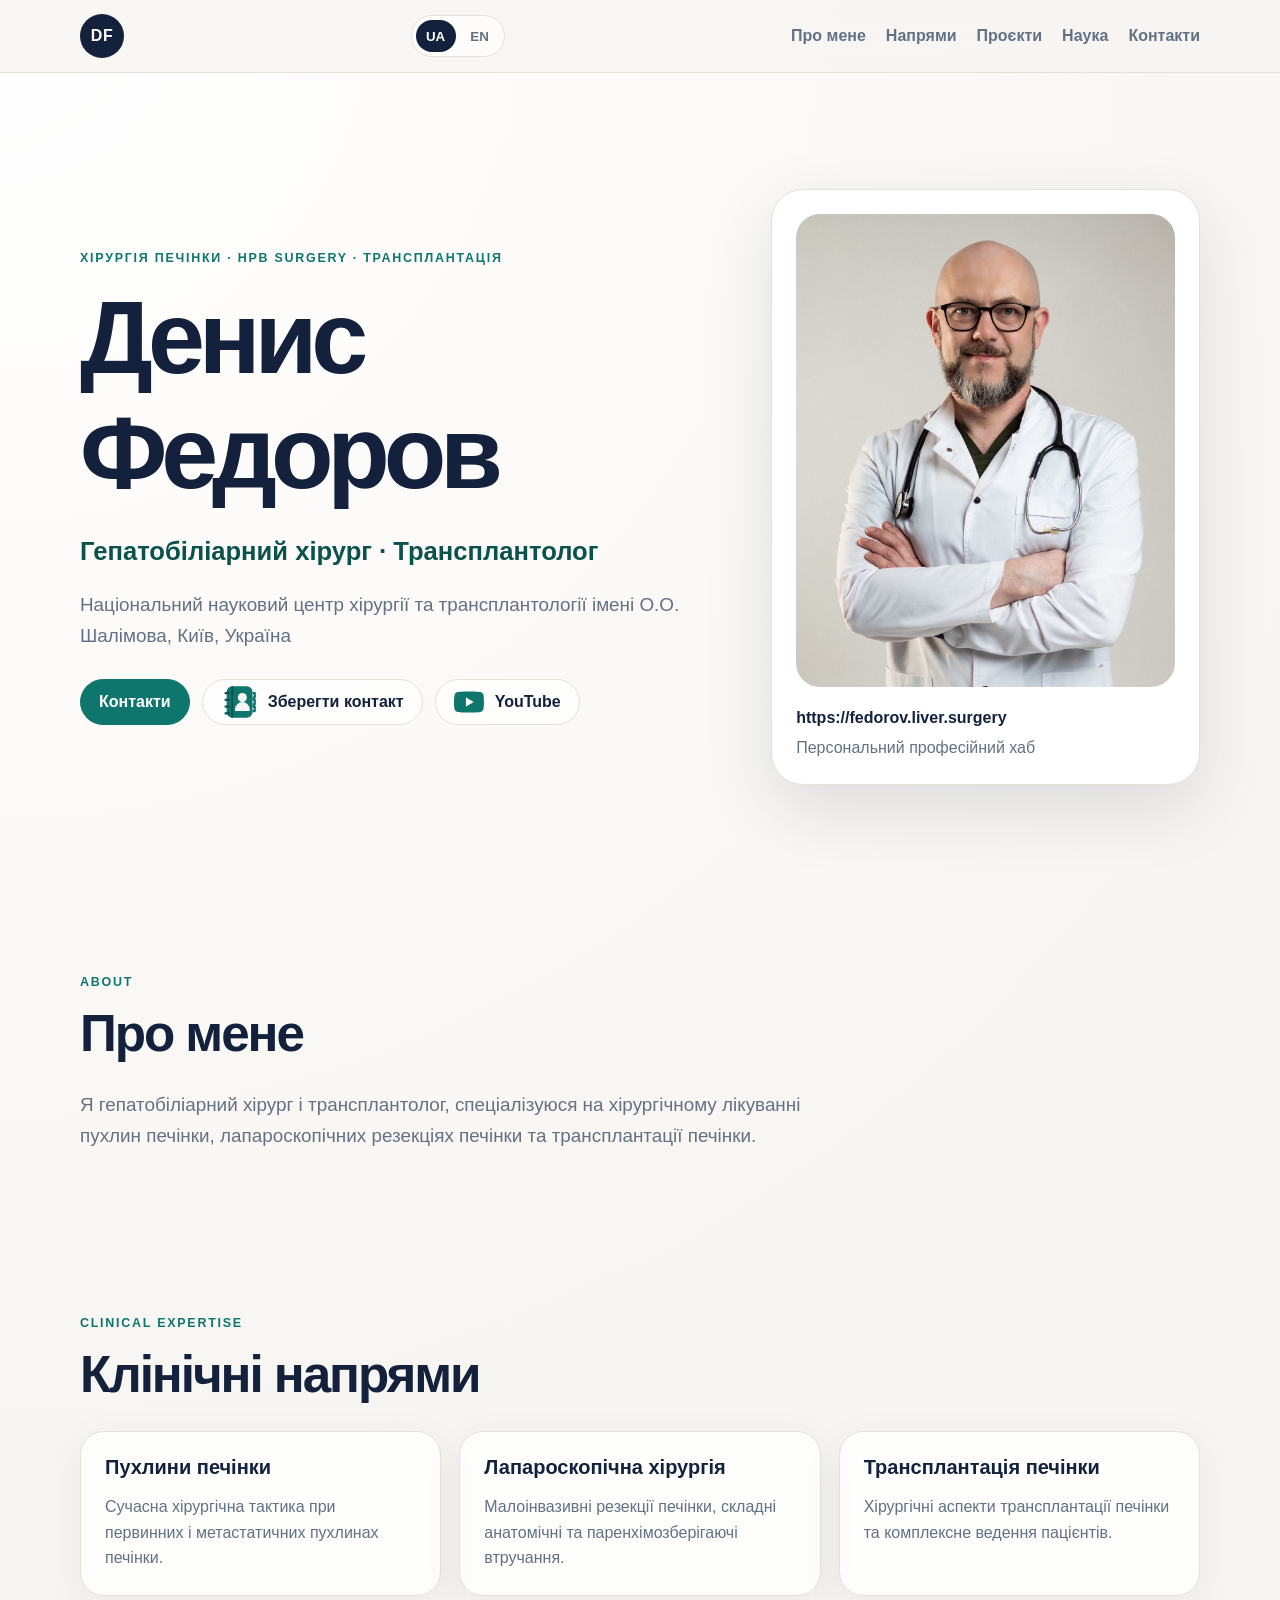
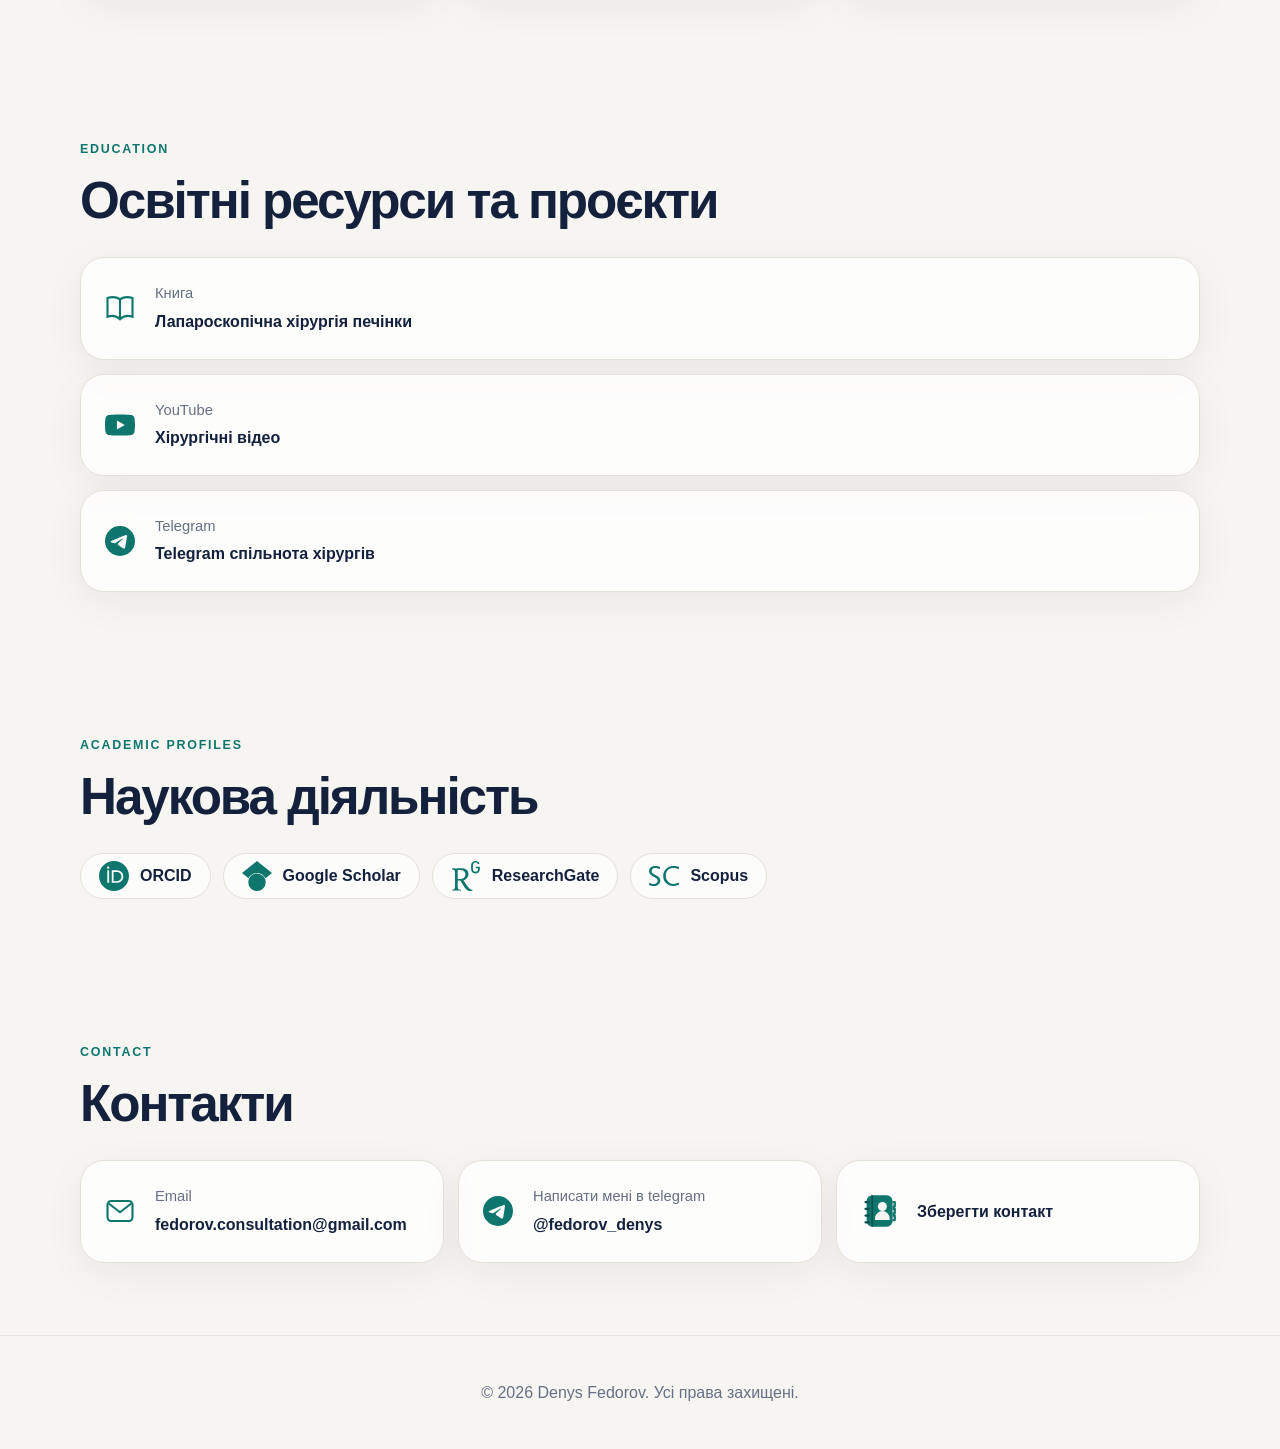
==== commit 854341d6: "Publish static social preview metadata from site content" ====
--- a/index.html
+++ b/index.html
@@ -3,15 +3,27 @@
 <head>
   <meta charset="UTF-8" />
   <meta name="viewport" content="width=device-width, initial-scale=1.0" />
-  <title></title>
-  <meta name="description" content="" />
-  <meta name="author" content="" />
-
-  <meta property="og:title" content="" />
-  <meta property="og:description" content="" />
+  <!-- Generated metadata: start -->
+  <title>Денис Федоров — гепатобіліарний хірург і трансплантолог</title>
+  <meta name="description" content="Хірургія пухлин печінки, лапароскопічні резекції та трансплантація печінки. Професійна сторінка Дениса Федорова: напрями роботи, освітні ресурси й контакти." />
+  <meta name="author" content="Denys Fedorov" />
+  <meta property="og:title" content="Денис Федоров — гепатобіліарний хірург і трансплантолог" />
+  <meta property="og:description" content="Хірургія пухлин печінки, лапароскопічні резекції та трансплантація печінки. Професійна сторінка Дениса Федорова: напрями роботи, освітні ресурси й контакти." />
   <meta property="og:type" content="website" />
-  <meta property="og:url" content="" />
-  <meta property="og:image" content="" />
+  <meta property="og:url" content="https://fedorov.liver.surgery/" />
+  <meta property="og:image" content="https://fedorov.liver.surgery/img/og-image.png" />
+  <meta property="og:image:alt" content="Denys Fedorov — HPB Surgeon · Liver Transplant Surgeon" />
+  <meta property="og:image:width" content="1200" />
+  <meta property="og:image:height" content="630" />
+  <meta property="og:image:type" content="image/png" />
+  <meta property="og:locale" content="uk_UA" />
+  <meta name="twitter:card" content="summary_large_image" />
+  <meta name="twitter:title" content="Денис Федоров — гепатобіліарний хірург і трансплантолог" />
+  <meta name="twitter:description" content="Хірургія пухлин печінки, лапароскопічні резекції та трансплантація печінки. Професійна сторінка Дениса Федорова: напрями роботи, освітні ресурси й контакти." />
+  <meta name="twitter:image" content="https://fedorov.liver.surgery/img/og-image.png" />
+  <meta name="twitter:image:alt" content="Denys Fedorov — HPB Surgeon · Liver Transplant Surgeon" />
+  <link rel="canonical" href="https://fedorov.liver.surgery/" />
+  <!-- Generated metadata: end -->
 
   <link rel="icon" data-content-attr="href:assets.favicon" type="image/svg+xml" />
   <link rel="stylesheet" href="css/style.css" />
--- a/css/style.css
+++ b/css/style.css
@@ -150,10 +150,10 @@
   .link-list a, .contact-item { flex-direction: column; align-items: flex-start; }
 }
 
-.service-icon { width: 22px; height: 22px; flex: 0 0 22px; object-fit: contain; }
-.button:has(.service-icon) { display: inline-flex; align-items: center; gap: 9px; }
+.service-icon { width: 30px; height: 30px; flex: 0 0 30px; object-fit: contain; }
+.button:has(.service-icon) { display: inline-flex; align-items: center; gap: 11px; }
 .link-list a:has(.service-icon), .contact-item:has(.service-icon) { justify-content: flex-start; align-items: center; flex-direction: row; }
 .resource-copy { min-width: 0; display: flex; flex-direction: column; gap: 3px; }
 .resource-copy strong { overflow-wrap: anywhere; }
-.contacts-icon { width: 28px; height: 28px; flex-basis: 28px; }
+.contacts-icon { width: 36px; height: 36px; flex-basis: 36px; }
 .contact-item[data-vcard] { justify-content: flex-start; align-items: center; flex-direction: row; }
